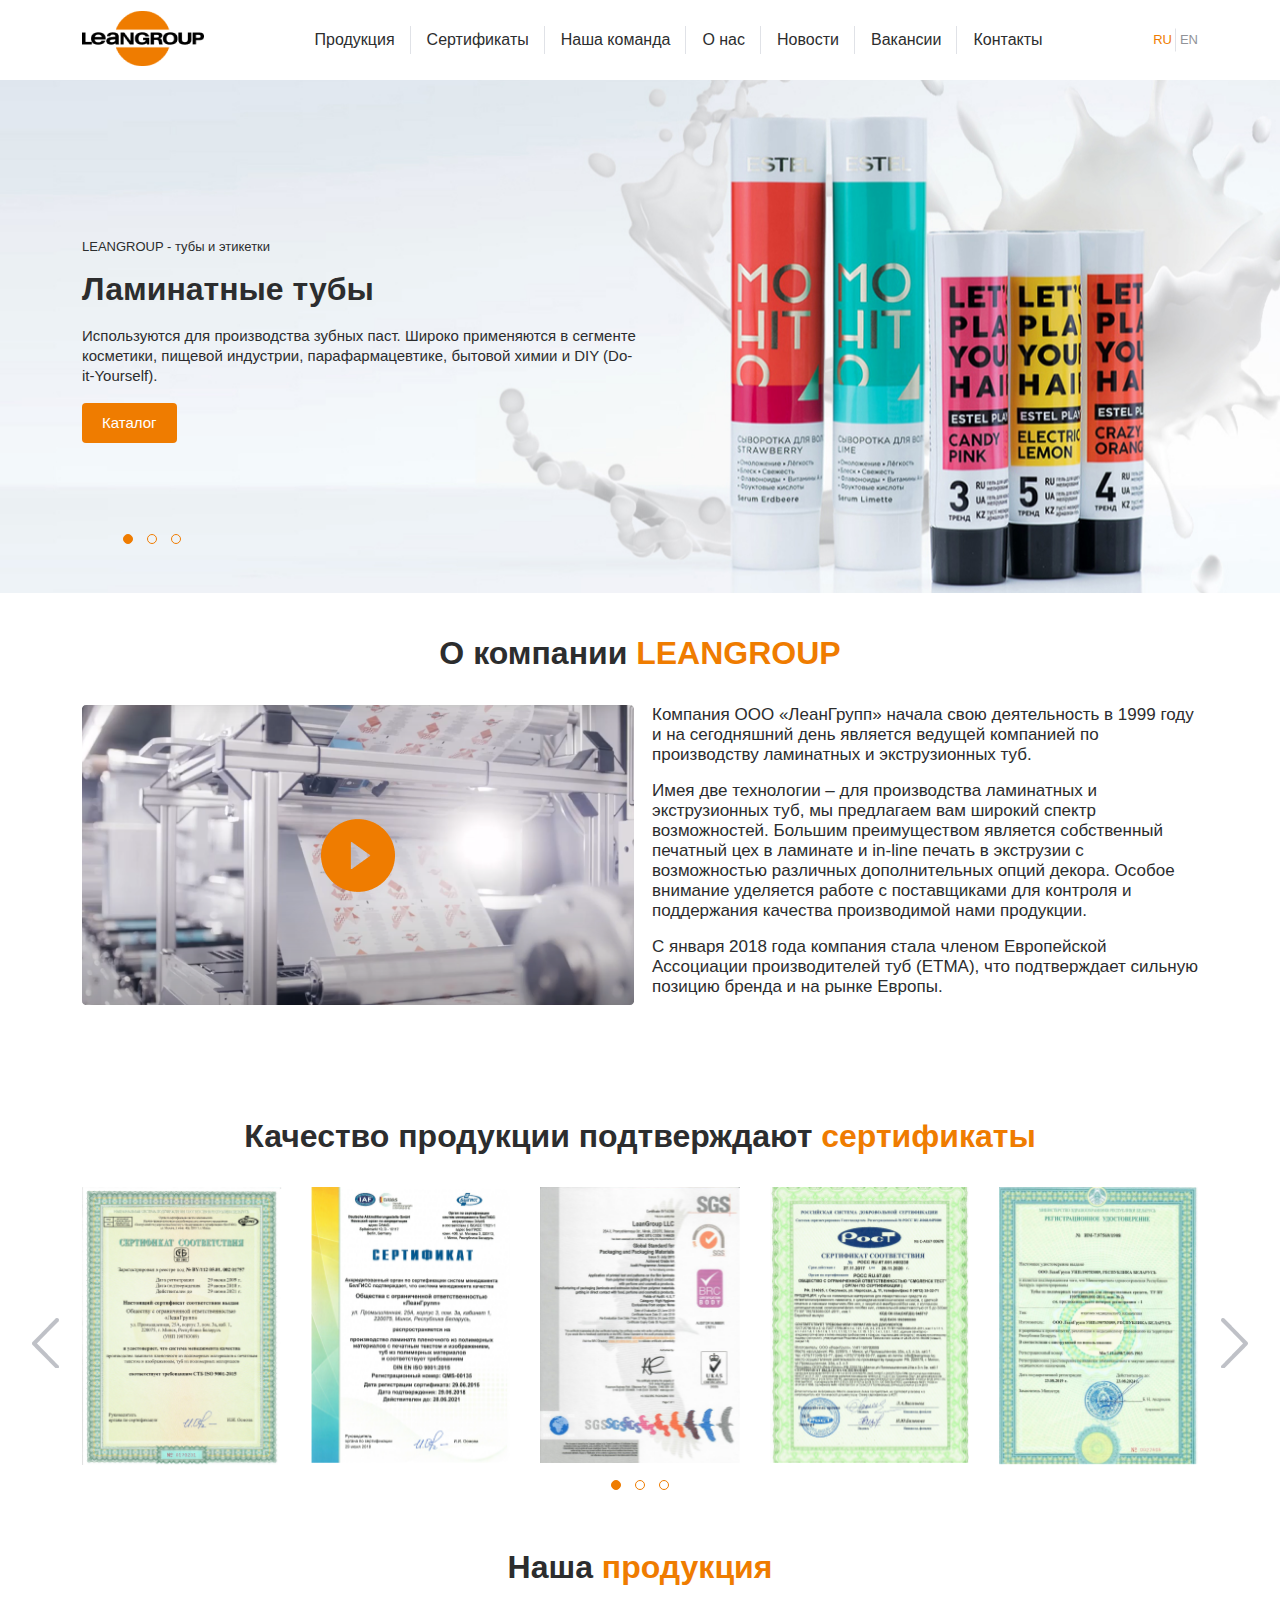
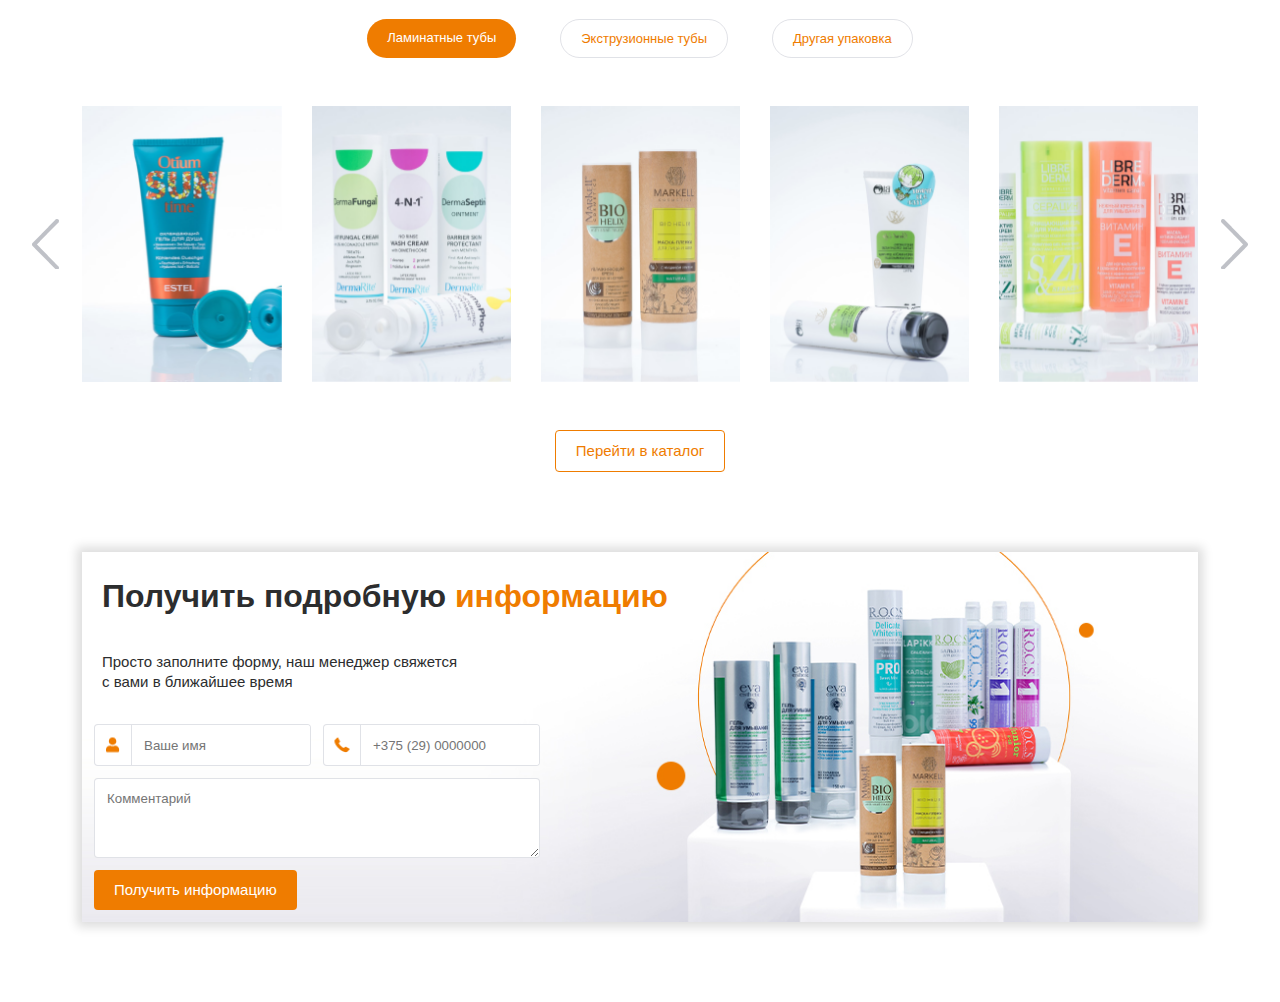
==== index.html @ e622e15c "first upload" ====
<!DOCTYPE html>
<html lang="en">

<head>
    <meta charset="UTF-8">
    <meta http-equiv="X-UA-Compatible" content="IE=edge">
    <meta name="viewport" content="width=device-width, initial-scale=1.0">
    <title>Lean Group</title>
    <link rel="stylesheet" href="./src/style/style.css">
</head>

<body>
    <header class="header">
        <div class="container">
            <nav class="nav">
                <a href="" class="logo">
                    <img src="./src/images/logo.png" alt="logo lean Group">
                </a>
                <ul class="nav__list">
                    <li class="nav__list-item">
                        <a href="#" class="nav__list-link">
                            Продукция
                        </a>
                        <div class="dropdown">
                            <a href="#" class="dropdown__item">Ламинатные тубы</a>
                            <a href="#" class="dropdown__item">Экструзионные тубы</a>
                            <a href="#" class="dropdown__item">Другая упаковка</a>
                        </div>
                    </li>
                    <li class="nav__list-item"><a href="#" class="nav__list-link">Сертификаты</a>
                    </li>
                    <li class="nav__list-item"><a href="#" class="nav__list-link">Наша команда</a>
                    </li>
                    <li class="nav__list-item"><a href="#" class="nav__list-link">О нас</a>
                    </li>
                    <li class="nav__list-item"><a href="#" class="nav__list-link">Новости</a>
                    </li>
                    <li class="nav__list-item"><a href="#" class="nav__list-link">Вакансии</a>
                    </li>
                    <li class="nav__list-item"><a href="#" class="nav__list-link">Контакты</a>
                    </li>
                </ul>
                <div class="lang">
                    <button class="lang__item lang__item_active">RU</button>
                    <button class="lang__item ">EN</button>
                </div>
            </nav>
        </div>
    </header>
    <main>
        <section class="home">
            <div class="owl-carousel owl-theme owl-loaded" id="home-slider">
                <div class="owl-stage-outer">
                    <div class="owl-stage">
                        <div class="owl-item">
                            <div class="slide-item slide-item_first">
                                <div class="container">
                                    <h1 class="slide-item__title">LEANGROUP - тубы и этикетки</h1>
                                    <h2 class="slide-item__subtitle">Ламинатные тубы</h2>
                                    <p class="slide-item__description">Используются для производства зубных паст. Широко
                                        применяются в сегменте косметики, пищевой индустрии, парафармацевтике, бытовой
                                        химии и DIY (Do-it-Yourself).</p>
                                    <a href="#" class="slide-item__link">Каталог</a>
                                </div>
                            </div>
                        </div>
                        <div class="owl-item">
                            <div class="slide-item slide-item_second">
                                <div class="container">
                                    <h2 class="slide-item__title">LEANGROUP - у качества нет конкуренции</h2>
                                    <h2 class="slide-item__subtitle">Ламинатные тубы</h2>
                                    <p class="slide-item__description">Используются для производства зубных паст. Широко
                                        применяются в сегменте косметики, пищевой индустрии, парафармацевтике, бытовой
                                        химии и DIY (Do-it-Yourself).</p>
                                    <a href="#" class="slide-item__link">Каталог</a>
                                </div>
                            </div>
                        </div>
                        <div class="owl-item">
                            <div class="slide-item slide-item_third">
                                <div class="container">
                                    <h2 class="slide-item__title">LEANGROUP - у качества нет конкуренции</h2>
                                    <h2 class="slide-item__subtitle">Экструзионнные тубы</h2>
                                    <p class="slide-item__description">Экструзионные тубы применяются для упаковки и
                                        продвижения более дорогих продуктов, в основном в косметической отрасли.</p>
                                    <a href="#" class="slide-item__link">Каталог</a>
                                </div>
                            </div>
                        </div>
                    </div>
                </div>
            </div>
        </section>
        <section class="about">
            <div class="container">
                <h2 class="title">О компании <span>LEANGROUP</span></h2>
                <div class="row">
                    <div class="col-6">
                        <a href="https://www.youtube.com/watch?v=JWXUVYLUhxM" data-fancybox="video"
                            data-caption="Optional caption">
                            <img src="./src/images/about/video.png" alt="video">
                        </a>
                    </div>
                    <div class="col-6">
                        <p class="about__description">Компания ООО «ЛеанГрупп» начала свою деятельность в 1999 году и на
                            сегодняшний день является ведущей компанией по производству ламинатных и экструзионных туб.
                        </p>
                        <p class="about__description">Имея две технологии – для производства ламинатных и экструзионных
                            туб, мы предлагаем вам широкий спектр возможностей. Большим преимуществом является
                            собственный печатный цех в ламинате и in-line печать в экструзии с возможностью различных
                            дополнительных опций декора. Особое внимание уделяется работе с поставщиками для контроля и
                            поддержания качества производимой нами продукции.
                        </p>
                        <p class="about__description">С января 2018 года компания стала членом Европейской Ассоциации
                            производителей туб (ETMA), что подтверждает сильную позицию бренда и на рынке Европы.
                        </p>
                    </div>
                </div>
            </div>
        </section>
        <section class="certificates">
            <div class="container">
                <h2 class="title">
                    Качество продукции подтверждают <span>сертификаты</span>
                </h2>
                <div class="owl-carousel owl-theme owl-loaded" id="certificates-slider">
                    <div class="owl-stage-outer">
                        <div class="owl-stage">
                            <div class="owl-item">
                                <a href="./src/images/certificates/img1.png" data-fancybox="gallery"
                                    data-caption="Optional caption">
                                    <img src="./src/images/certificates/img1.png" alt="certificat 1">
                                </a>
                            </div>
                            <div class="owl-item">
                                <a href="./src/images/certificates/img2.png" data-fancybox="gallery"
                                    data-caption="Optional caption">
                                    <img src="./src/images/certificates/img2.png" alt="certificat 2">
                                </a>
                            </div>
                            <div class="owl-item">
                                <a href="./src/images/certificates/img3.png" data-fancybox="gallery"
                                    data-caption="Optional caption">
                                    <img src="./src/images/certificates/img3.png" alt="certificat 3">
                                </a>
                            </div>
                            <div class="owl-item">
                                <a href="./src/images/certificates/img4.png" data-fancybox="gallery"
                                    data-caption="Optional caption">
                                    <img src="./src/images/certificates/img4.png" alt="certificat 4">
                                </a>
                            </div>
                            <div class="owl-item">
                                <a href="./src/images/certificates/img5.png" data-fancybox="gallery"
                                    data-caption="Optional caption">
                                    <img src="./src/images/certificates/img5.png" alt="certificat 5">
                                </a>
                            </div>
                            <div class="owl-item">
                                <a href="./src/images/certificates/img1.png" data-fancybox="gallery"
                                    data-caption="Optional caption">
                                    <img src="./src/images/certificates/img1.png" alt="certificat 1">
                                </a>
                            </div>
                            <div class="owl-item">
                                <a href="./src/images/certificates/img2.png" data-fancybox="gallery"
                                    data-caption="Optional caption">
                                    <img src="./src/images/certificates/img2.png" alt="certificat 2">
                                </a>
                            </div>
                            <div class="owl-item">
                                <a href="./src/images/certificates/img3.png" data-fancybox="gallery"
                                    data-caption="Optional caption">
                                    <img src="./src/images/certificates/img3.png" alt="certificat 3">
                                </a>
                            </div>
                            <div class="owl-item">
                                <a href="./src/images/certificates/img4.png" data-fancybox="gallery"
                                    data-caption="Optional caption">
                                    <img src="./src/images/certificates/img4.png" alt="certificat 4">
                                </a>
                            </div>
                            <div class="owl-item">
                                <a href="./src/images/certificates/img5.png" data-fancybox="gallery"
                                    data-caption="Optional caption">
                                    <img src="./src/images/certificates/img5.png" alt="certificat 5">
                                </a>
                            </div>
                            <div class="owl-item">
                                <a href="./src/images/certificates/img1.png" data-fancybox="gallery"
                                    data-caption="Optional caption">
                                    <img src="./src/images/certificates/img1.png" alt="certificat 1">
                                </a>
                            </div>
                            <div class="owl-item">
                                <a href="./src/images/certificates/img2.png" data-fancybox="gallery"
                                    data-caption="Optional caption">
                                    <img src="./src/images/certificates/img2.png" alt="certificat 2">
                                </a>
                            </div>
                            <div class="owl-item">
                                <a href="./src/images/certificates/img3.png" data-fancybox="gallery"
                                    data-caption="Optional caption">
                                    <img src="./src/images/certificates/img3.png" alt="certificat 3">
                                </a>
                            </div>
                            <div class="owl-item">
                                <a href="./src/images/certificates/img4.png" data-fancybox="gallery"
                                    data-caption="Optional caption">
                                    <img src="./src/images/certificates/img4.png" alt="certificat 4">
                                </a>
                            </div>
                            <div class="owl-item">
                                <a href="./src/images/certificates/img5.png" data-fancybox="gallery"
                                    data-caption="Optional caption">
                                    <img src="./src/images/certificates/img5.png" alt="certificat 5">
                                </a>
                            </div>
                        </div>
                    </div>
                    <div class="owl-nav">
                        <div class="custom-prev custom-prev_cert">prev</div>
                        <div class="custom-next custom-next_cert">next</div>
                    </div>
                </div>
            </div>
        </section>
        <section class="products">
            <div class="container">
                <h2 class="title">Наша <span>продукция</span></h2>
                <div class="products-tabs">
  
                    <ul class="products-tabs__caption">
                      <li class="products-tabs__btn products-tabs__btn_active">Ламинатные тубы</li>
                      <li class="products-tabs__btn">Экструзионные тубы</li>
                      <li class="products-tabs__btn">Другая упаковка</li>
                    </ul>
                    
                    <div class="products-tabs__content products-tabs__content_active"> 
                        <div class="owl-carousel owl-theme owl-loaded products-slider">
                            <div class="owl-stage-outer">
                                <div class="owl-stage">
                                    <div class="owl-item">
                                        <a href="./src/images/products/img1.png" data-fancybox="gallery"
                                            data-caption="Optional caption">
                                            <img src="./src/images/products/img1.png" alt="product 1">
                                        </a>
                                    </div>
                                    <div class="owl-item">
                                        <a href="./src/images/products/img2.png" data-fancybox="gallery"
                                            data-caption="Optional caption">
                                            <img src="./src/images/products/img2.png" alt="product 2">
                                        </a>
                                    </div>
                                    <div class="owl-item">
                                        <a href="./src/images/products/img3.png" data-fancybox="gallery"
                                            data-caption="Optional caption">
                                            <img src="./src/images/products/img3.png" alt="product 3">
                                        </a>
                                    </div>
                                    <div class="owl-item">
                                        <a href="./src/images/products/img4.png" data-fancybox="gallery"
                                            data-caption="Optional caption">
                                            <img src="./src/images/products/img4.png" alt="product 4">
                                        </a>
                                    </div>
                                    <div class="owl-item">
                                        <a href="./src/images/products/img5.png" data-fancybox="gallery"
                                            data-caption="Optional caption">
                                            <img src="./src/images/products/img5.png" alt="product 5">
                                        </a>
                                    </div>
                                    <div class="owl-item">
                                        <a href="./src/images/products/img1.png" data-fancybox="gallery"
                                            data-caption="Optional caption">
                                            <img src="./src/images/products/img1.png" alt="product 1">
                                        </a>
                                    </div>
                                    <div class="owl-item">
                                        <a href="./src/images/products/img2.png" data-fancybox="gallery"
                                            data-caption="Optional caption">
                                            <img src="./src/images/products/img2.png" alt="product 2">
                                        </a>
                                    </div>
                                    <div class="owl-item">
                                        <a href="./src/images/products/img3.png" data-fancybox="gallery"
                                            data-caption="Optional caption">
                                            <img src="./src/images/products/img3.png" alt="product 3">
                                        </a>
                                    </div>
                                    <div class="owl-item">
                                        <a href="./src/images/products/img4.png" data-fancybox="gallery"
                                            data-caption="Optional caption">
                                            <img src="./src/images/products/img4.png" alt="product 4">
                                        </a>
                                    </div>
                                    <div class="owl-item">
                                        <a href="./src/images/products/img5.png" data-fancybox="gallery"
                                            data-caption="Optional caption">
                                            <img src="./src/images/products/img5.png" alt="product 5">
                                        </a>
                                    </div>
                                    <div class="owl-item">
                                        <a href="./src/images/products/img1.png" data-fancybox="gallery"
                                            data-caption="Optional caption">
                                            <img src="./src/images/products/img1.png" alt="product 1">
                                        </a>
                                    </div>
                                    <div class="owl-item">
                                        <a href="./src/images/products/img3.png" data-fancybox="gallery"
                                            data-caption="Optional caption">
                                            <img src="./src/images/products/img3.png" alt="product 3">
                                        </a>
                                    </div>
                                    <div class="owl-item">
                                        <a href="./src/images/products/img4.png" data-fancybox="gallery"
                                            data-caption="Optional caption">
                                            <img src="./src/images/products/img4.png" alt="product 4">
                                        </a>
                                    </div>
                                    <div class="owl-item">
                                        <a href="./src/images/products/img5.png" data-fancybox="gallery"
                                            data-caption="Optional caption">
                                            <img src="./src/images/products/img5.png" alt="product 5">
                                        </a>
                                    </div>
                                </div>
                            </div>
                            <div class="owl-nav">
                                <div class="custom-prev custom-prev_prod">prev</div>
                                <div class="custom-next custom-next_prod">next</div>
                            </div>
                        </div>
                        <div class="products-tabs__link-wrapper">
                            <a href="./src/pages/laminat/" class="products-tabs__link">Перейти в каталог</a>
                        </div>
                    </div>
                    
                    <div class="products-tabs__content">
                        <div class="owl-carousel owl-theme owl-loaded products-slider">
                            <div class="owl-stage-outer">
                                <div class="owl-stage">
                                    <div class="owl-item">
                                        <a href="./src/images/products/img1.png" data-fancybox="gallery"
                                            data-caption="Optional caption">
                                            <img src="./src/images/products/img1.png" alt="product 1">
                                        </a>
                                    </div>
                                    <div class="owl-item">
                                        <a href="./src/images/products/img2.png" data-fancybox="gallery"
                                            data-caption="Optional caption">
                                            <img src="./src/images/products/img2.png" alt="product 2">
                                        </a>
                                    </div>
                                    <div class="owl-item">
                                        <a href="./src/images/products/img3.png" data-fancybox="gallery"
                                            data-caption="Optional caption">
                                            <img src="./src/images/products/img3.png" alt="product 3">
                                        </a>
                                    </div>
                                    <div class="owl-item">
                                        <a href="./src/images/products/img4.png" data-fancybox="gallery"
                                            data-caption="Optional caption">
                                            <img src="./src/images/products/img4.png" alt="product 4">
                                        </a>
                                    </div>
                                    <div class="owl-item">
                                        <a href="./src/images/products/img5.png" data-fancybox="gallery"
                                            data-caption="Optional caption">
                                            <img src="./src/images/products/img5.png" alt="product 5">
                                        </a>
                                    </div>
                                    <div class="owl-item">
                                        <a href="./src/images/products/img1.png" data-fancybox="gallery"
                                            data-caption="Optional caption">
                                            <img src="./src/images/products/img1.png" alt="product 1">
                                        </a>
                                    </div>
                                    <div class="owl-item">
                                        <a href="./src/images/products/img2.png" data-fancybox="gallery"
                                            data-caption="Optional caption">
                                            <img src="./src/images/products/img2.png" alt="product 2">
                                        </a>
                                    </div>
                                    <div class="owl-item">
                                        <a href="./src/images/products/img3.png" data-fancybox="gallery"
                                            data-caption="Optional caption">
                                            <img src="./src/images/products/img3.png" alt="product 3">
                                        </a>
                                    </div>
                                    <div class="owl-item">
                                        <a href="./src/images/products/img4.png" data-fancybox="gallery"
                                            data-caption="Optional caption">
                                            <img src="./src/images/products/img4.png" alt="product 4">
                                        </a>
                                    </div>
                                    <div class="owl-item">
                                        <a href="./src/images/products/img5.png" data-fancybox="gallery"
                                            data-caption="Optional caption">
                                            <img src="./src/images/products/img5.png" alt="product 5">
                                        </a>
                                    </div>
                                </div>
                            </div>
                            <div class="owl-nav">
                                <div class="custom-prev custom-prev_prod">prev</div>
                                <div class="custom-next custom-next_prod">next</div>
                            </div>
                        </div>
                        <div class="products-tabs__link-wrapper">
                            <a href="./src/pages/ext/" class="products-tabs__link">Перейти в каталог</a>
                        </div>
                    </div>

                    <div class="products-tabs__content">
                        <div class="owl-carousel owl-theme owl-loaded products-slider">
                            <div class="owl-stage-outer">
                                <div class="owl-stage">
                                    <div class="owl-item">
                                        <a href="./src/images/products/img1.png" data-fancybox="gallery"
                                            data-caption="Optional caption">
                                            <img src="./src/images/products/img1.png" alt="product 1">
                                        </a>
                                    </div>
                                    <div class="owl-item">
                                        <a href="./src/images/products/img2.png" data-fancybox="gallery"
                                            data-caption="Optional caption">
                                            <img src="./src/images/products/img2.png" alt="product 2">
                                        </a>
                                    </div>
                                    <div class="owl-item">
                                        <a href="./src/images/products/img3.png" data-fancybox="gallery"
                                            data-caption="Optional caption">
                                            <img src="./src/images/products/img3.png" alt="product 3">
                                        </a>
                                    </div>
                                    <div class="owl-item">
                                        <a href="./src/images/products/img4.png" data-fancybox="gallery"
                                            data-caption="Optional caption">
                                            <img src="./src/images/products/img4.png" alt="product 4">
                                        </a>
                                    </div>
                                    <div class="owl-item">
                                        <a href="./src/images/products/img5.png" data-fancybox="gallery"
                                            data-caption="Optional caption">
                                            <img src="./src/images/products/img5.png" alt="product 5">
                                        </a>
                                    </div>
                                    <div class="owl-item">
                                        <a href="./src/images/products/img1.png" data-fancybox="gallery"
                                            data-caption="Optional caption">
                                            <img src="./src/images/products/img1.png" alt="product 1">
                                        </a>
                                    </div>
                                    <div class="owl-item">
                                        <a href="./src/images/products/img2.png" data-fancybox="gallery"
                                            data-caption="Optional caption">
                                            <img src="./src/images/products/img2.png" alt="product 2">
                                        </a>
                                    </div>
                                    <div class="owl-item">
                                        <a href="./src/images/products/img3.png" data-fancybox="gallery"
                                            data-caption="Optional caption">
                                            <img src="./src/images/products/img3.png" alt="product 3">
                                        </a>
                                    </div>
                                    <div class="owl-item">
                                        <a href="./src/images/products/img4.png" data-fancybox="gallery"
                                            data-caption="Optional caption">
                                            <img src="./src/images/products/img4.png" alt="product 4">
                                        </a>
                                    </div>
                                    <div class="owl-item">
                                        <a href="./src/images/products/img5.png" data-fancybox="gallery"
                                            data-caption="Optional caption">
                                            <img src="./src/images/products/img5.png" alt="product 5">
                                        </a>
                                    </div>
                                </div>
                            </div>
                            <div class="owl-nav">
                                <div class="custom-prev custom-prev_prod">prev</div>
                                <div class="custom-next custom-next_prod">next</div>
                            </div>
                        </div>
                        <div class="products-tabs__link-wrapper">
                            <a href="./src/pages/other/" class="products-tabs__link">Перейти в каталог</a>
                        </div>
                      </div>
                    
                  </div>
            </div>
        </section>
        <section class="feedback">
            <div class="container">
                <div class="feedback__main">
                    <h2 class="feedback__title">Получить подробную <span>информацию</span></h2>
                    <p class="feedback__description">Просто заполните форму, наш менеджер свяжется с вами в ближайшее
                        время</p>
                    <form class="feedback__form">
                        <div class="feedback__form-name">
                            <div class="name__img">
                                <img src="./src/images/feedback/Vector.png" alt="vector" class="form__img">
                            </div>
                            <input type="text" placeholder="Ваше имя" class="form__input">
                        </div>
                        <div class="feedback__form-name">
                            <div class="name__img">
                                <img src="./src/images/feedback/tel.png" alt="tel" class="form__img">
                            </div>
                            <input type="tel" placeholder="+375 (29) 0000000" class="form__input">
                        </div>
                        <textarea class="feedback__textarea" placeholder="Комментарий"></textarea>
                        <button class="feedback__btn">
                            <a href="#" class="feedback__link">Получить информацию</a>
                        </button>
                    </form>
                </div>
            </div>
        </section>
        <section class="team">
            <div class="container">
                <div class="row">
                    <div class="team__col">

                    </div>
                    <div class="team__col">
                        
                    </div>
                    <div class="team__col">
                        
                    </div>
                    <div class="team__col">
                        
                    </div>
                    <div class="team__col">
                        
                    </div>
                </div>
            </div>
        </section>
        <section class="news"></section>
        <section class="contacts"></section>
        <section class="map"></section>
    </main>
    <footer class="footer"></footer>
    <script src="./src/libs/jquery/jquery.js"></script>
    <script src="./src/libs/owl/owl.carousel.min.js"></script>
    <script src="https://cdn.jsdelivr.net/npm/@fancyapps/ui@4.0/dist/fancybox.umd.js"></script>
    <script src="./src/js/main.js"></script>
</body>

</html>
---- src/style/style.css ----
@import url(../libs/btsrp/bootstrap-grid.min.css);
@import url(../fonts/montserrat/montserrat.css);
@import url(../libs/owl/owl.carousel.min.css);
@import url(../libs/owl/owl.theme.default.min.css);
@import url("https://cdn.jsdelivr.net/npm/@fancyapps/ui/dist/fancybox.css");
* {
  padding: 0;
  margin: 0;
  box-sizing: border-box;
  font-family: "Montserrat", sans-serif;
}

a,
a:hover {
  color: inherit;
  text-decoration: none;
}

.title {
  font-style: normal;
  font-weight: 600;
  font-size: 32px;
  line-height: 40px;
  text-align: center;
  color: #2C2D2E;
}

span {
  color: #EF7C00;
}

.owl-theme .owl-dots .owl-dot span {
  background: none;
  border: 1px solid #EF7C00;
}

.owl-theme .owl-dots .owl-dot.active span, .owl-theme .owl-dots .owl-dot:hover span {
  background: #EF7C00;
}

.header {
  background: #FFFFFF;
  box-shadow: 0px 4px 32px rgba(0, 16, 61, 0.16);
}
.header .nav {
  display: flex;
  justify-content: space-between;
  align-items: center;
}
.header .nav__list {
  display: flex;
  list-style-type: none;
  gap: 32px;
}
.header .nav__list-link:hover {
  color: #EF7C00;
}
.header .nav__list-item {
  padding: 28px 0;
  font-style: normal;
  font-weight: 500;
  font-size: 16px;
  line-height: 24px;
  color: #2C2D2E;
  transition: 0.4s;
  position: relative;
}
.header .nav__list-item:hover .dropdown {
  display: flex;
}
.header .nav__list-item .dropdown {
  position: absolute;
  display: none;
  flex-direction: column;
  left: -63px;
  top: 100%;
  padding: 16px 24px;
  background: #FFFFFF;
  border: 1px solid rgba(0, 16, 61, 0.12);
  border-radius: 0px 0px 4px 4px;
}
.header .nav__list-item .dropdown__item {
  white-space: nowrap;
  margin-bottom: 16px;
}
.header .nav__list-item .dropdown__item:last-child {
  margin-bottom: 0;
}
.header .nav__list-item .dropdown__item:hover {
  color: #EF7C00;
}
.header .nav__list-item::before {
  content: "";
  position: absolute;
  height: 28px;
  width: 1px;
  background: rgba(0, 16, 61, 0.12);
  right: -16px;
  top: 50%;
  transform: translateY(-50%);
}
.header .nav__list-item:last-child::before {
  display: none;
}
.header .nav .lang {
  gap: 8px;
  display: flex;
}
.header .nav .lang__item {
  font-style: normal;
  font-weight: 400;
  font-size: 13px;
  line-height: 20px;
  align-items: center;
  color: #919399;
  background: transparent;
  border: none;
  cursor: pointer;
  position: relative;
}
.header .nav .lang__item::before {
  content: "";
  position: absolute;
  height: 23px;
  width: 1px;
  background: rgba(0, 16, 61, 0.12);
  right: -4px;
  top: 50%;
  transform: translateY(-50%);
}
.header .nav .lang__item:last-child::before {
  display: none;
}
.header .nav .lang__item_active {
  color: #EF7C00;
}

.home .slide-item {
  padding: 160px 0 150px;
}
.home .slide-item_first {
  background: url("../images/home/bg1.jpg") center/cover;
}
.home .slide-item_second {
  background: url("../images/home/bg2.jpg") center/cover;
}
.home .slide-item_third {
  background: url("../images/home/bg3.jpg") center/cover;
}
.home .slide-item__title {
  font-style: normal;
  font-weight: 500;
  font-size: 13px;
  line-height: 13px;
  display: flex;
  align-items: center;
  color: #2C2D2E;
  margin-bottom: 16px;
}
.home .slide-item__subtitle {
  font-style: normal;
  font-weight: 600;
  font-size: 32px;
  line-height: 40px;
  display: flex;
  align-items: center;
  color: #2C2D2E;
  margin-bottom: 17px;
}
.home .slide-item__description {
  max-width: 555px;
  font-style: normal;
  font-weight: 400;
  font-size: 15px;
  line-height: 20px;
  color: #2C2D2E;
  margin-bottom: 17px;
}
.home .slide-item__link {
  padding: 10px 20px;
  background: #EF7C00;
  font-style: normal;
  font-weight: 400;
  font-size: 15px;
  line-height: 20px;
  text-align: center;
  color: #FFFFFF;
  border-radius: 4px;
  display: inline-block;
}
.home .owl-theme .owl-nav.disabled + .owl-dots {
  margin-top: 0;
  position: absolute;
  bottom: 40px;
  left: 116px;
}

.about {
  padding: 40px 0 55px;
}
.about .title {
  margin-bottom: 32px;
}
.about__description {
  font-style: normal;
  font-weight: 400;
  font-size: 17px;
  line-height: 20px;
  color: #2C2D2E;
  padding-bottom: 16px;
}

.certificates {
  padding: 48px 0;
}
.certificates .title {
  margin-bottom: 31px;
}
.certificates .owl-theme .owl-nav {
  margin-top: 0;
  position: absolute;
  top: 50%;
  transform: translateY(-50%);
  width: 100%;
}
.certificates .owl-theme .owl-nav .custom-prev {
  left: -50px;
  font-size: 0;
  cursor: pointer;
  background: url("../images/certificates/left.png");
  top: 50%;
  transform: translateY(-50%);
  width: 27px;
  height: 50px;
  position: absolute;
}
.certificates .owl-theme .owl-nav .custom-next {
  right: -50px;
  font-size: 0;
  cursor: pointer;
  background: url("../images/certificates/right.png");
  top: 50%;
  transform: translateY(-50%);
  width: 27px;
  height: 50px;
  position: absolute;
}

.products {
  margin-bottom: 80px;
}
.products .title {
  margin-bottom: 32px;
}
.products .owl-theme .owl-nav {
  margin-top: 0;
  position: absolute;
  top: 50%;
  transform: translateY(-50%);
  width: 100%;
}
.products .owl-theme .owl-nav .custom-prev {
  left: -50px;
  font-size: 0;
  cursor: pointer;
  background: url("../images/certificates/left.png");
  top: 50%;
  transform: translateY(-50%);
  width: 27px;
  height: 50px;
  position: absolute;
}
.products .owl-theme .owl-nav .custom-next {
  right: -50px;
  font-size: 0;
  cursor: pointer;
  background: url("../images/certificates/right.png");
  top: 50%;
  transform: translateY(-50%);
  width: 27px;
  height: 50px;
  position: absolute;
}
.products .products-tabs__caption {
  list-style-type: none;
  display: flex;
  justify-content: center;
  gap: 44px;
  margin-bottom: 48px;
}
.products .products-tabs .products-slider {
  margin-bottom: 48px;
}
.products .products-tabs__link-wrapper {
  text-align: center;
}
.products .products-tabs__link {
  padding: 10px 20px;
  font-style: normal;
  font-weight: 400;
  font-size: 15px;
  line-height: 20px;
  text-align: center;
  border: 1px solid #EF7C00;
  border-radius: 4px;
  display: inline-block;
  color: #EF7C00;
}
.products .products-tabs__btn {
  padding: 12px 20px;
  font-style: normal;
  font-weight: 500;
  font-size: 13px;
  line-height: 13px;
  text-align: center;
  border: 1px solid rgba(0, 16, 61, 0.12);
  border-radius: 61px;
  color: #EF7C00;
  cursor: pointer;
}
.products .products-tabs__btn_active {
  border: none;
  color: #FFFFFF;
  background: #EF7C00;
}
.products .products-tabs__content {
  display: none;
}
.products .products-tabs__content_active {
  display: block;
}

.feedback {
  margin-bottom: 80px;
}
.feedback__title {
  font-style: normal;
  font-weight: 600;
  font-size: 32px;
  line-height: 40px;
  color: #2C2D2E;
  padding: 24px 20px 0;
  margin-bottom: 16px;
}
.feedback__description {
  font-style: normal;
  font-weight: 400;
  font-size: 15px;
  line-height: 20px;
  color: #2C2D2E;
  max-width: 400px;
  padding: 20px;
}
.feedback__textarea {
  padding: 12px;
  width: 446px;
  height: 80px;
  background: #FFFFFF;
  border: 1px solid rgba(0, 16, 61, 0.12);
  border-radius: 4px;
}
.feedback__btn {
  padding: 10px 20px;
  font-style: normal;
  font-weight: 400;
  font-size: 15px;
  line-height: 20px;
  text-align: center;
  color: #FFFFFF;
  background: #EF7C00;
  border: none;
  border-radius: 4px;
  cursor: pointer;
}
.feedback__form {
  display: flex;
  flex-wrap: wrap;
  max-width: 486px;
  padding: 12px;
  gap: 12px;
}
.feedback__form-name {
  width: 217px;
  display: flex;
  background: #FFFFFF;
  border: 1px solid rgba(0, 16, 61, 0.12);
  border-radius: 4px;
  overflow: hidden;
}
.feedback__form-name .form__input {
  width: 178px;
  padding: 12px;
  border: none;
}
.feedback__form-name .name__img {
  width: 40px;
  height: 40px;
  position: relative;
  border-right: 1px solid rgba(0, 16, 61, 0.12);
  overflow: hidden;
}
.feedback__form-name .name__img .form__img {
  position: absolute;
  top: 50%;
  left: 50%;
  transform: translate(-50%, -50%);
}
.feedback__main {
  background: url("../images/feedback/img feedback.png") center/cover;
  box-shadow: 0 0 10px 5px rgb(221, 221, 221);
}/*# sourceMappingURL=style.css.map */
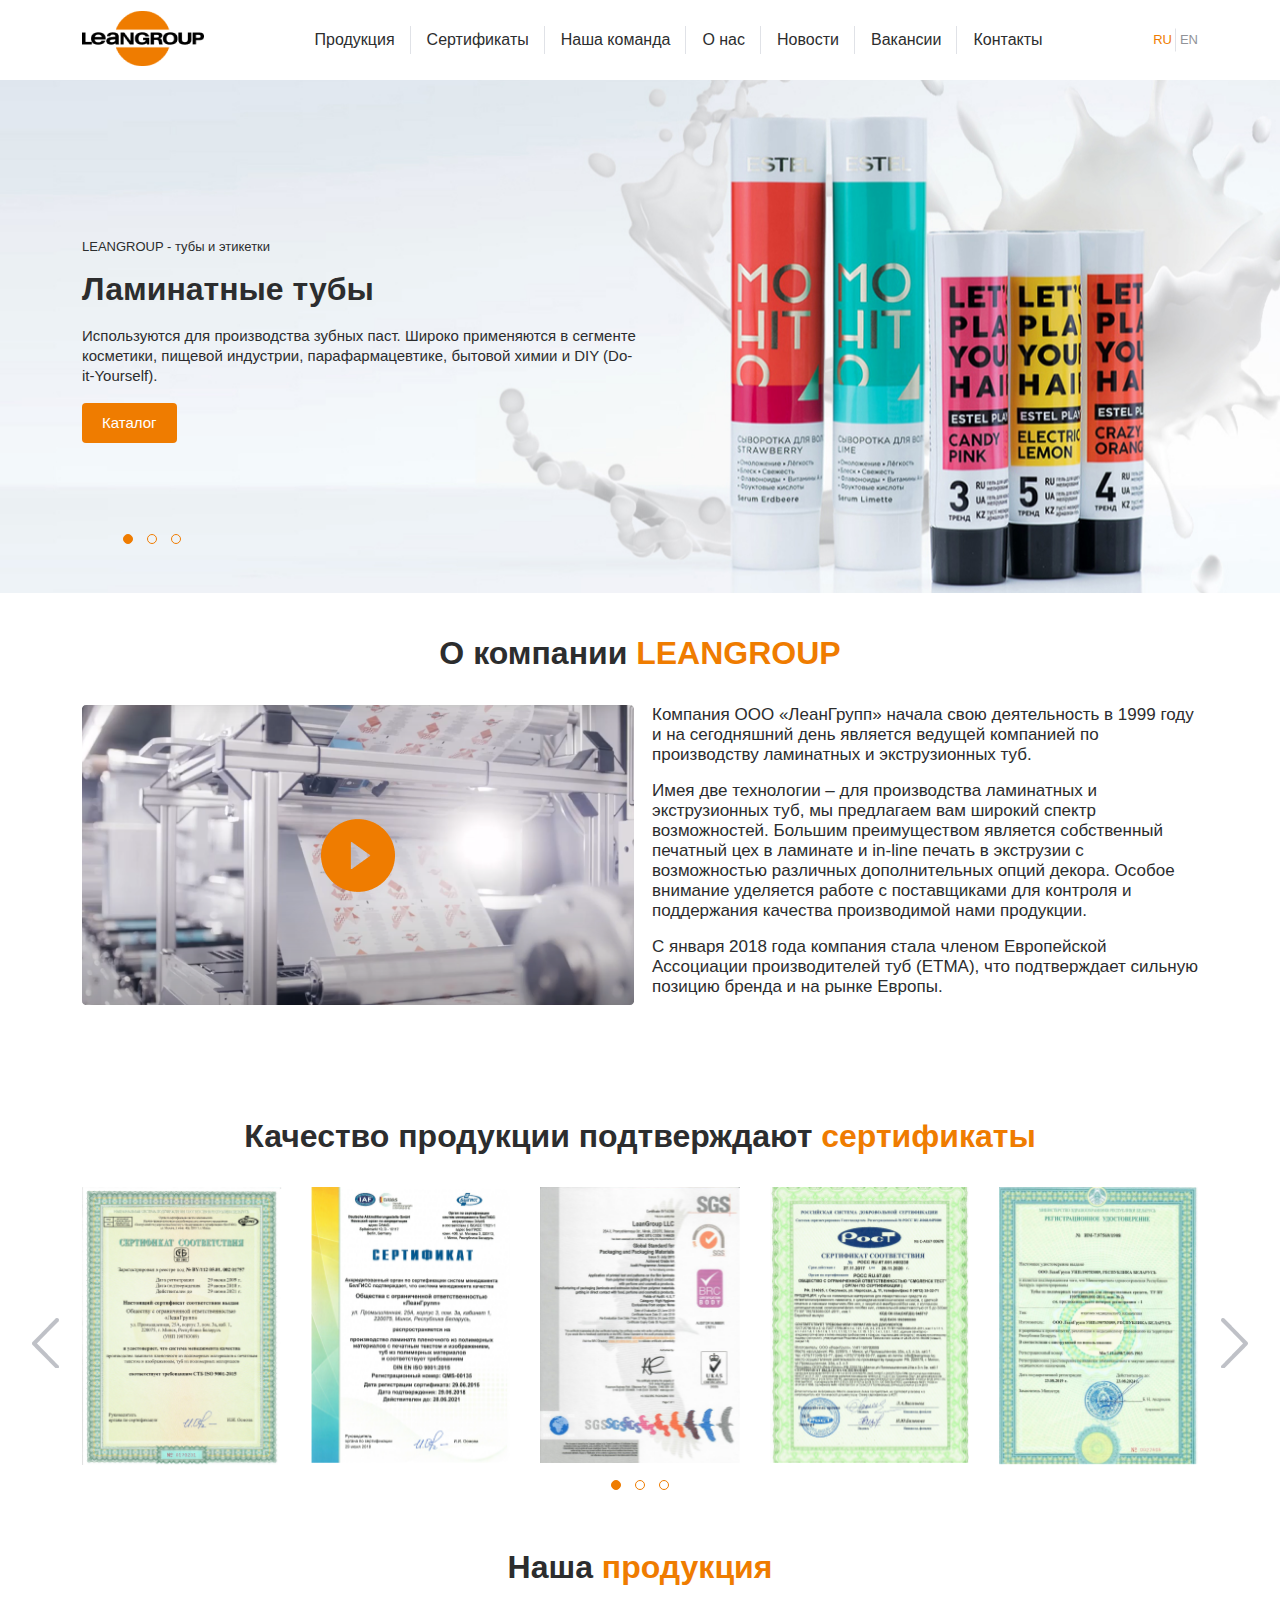
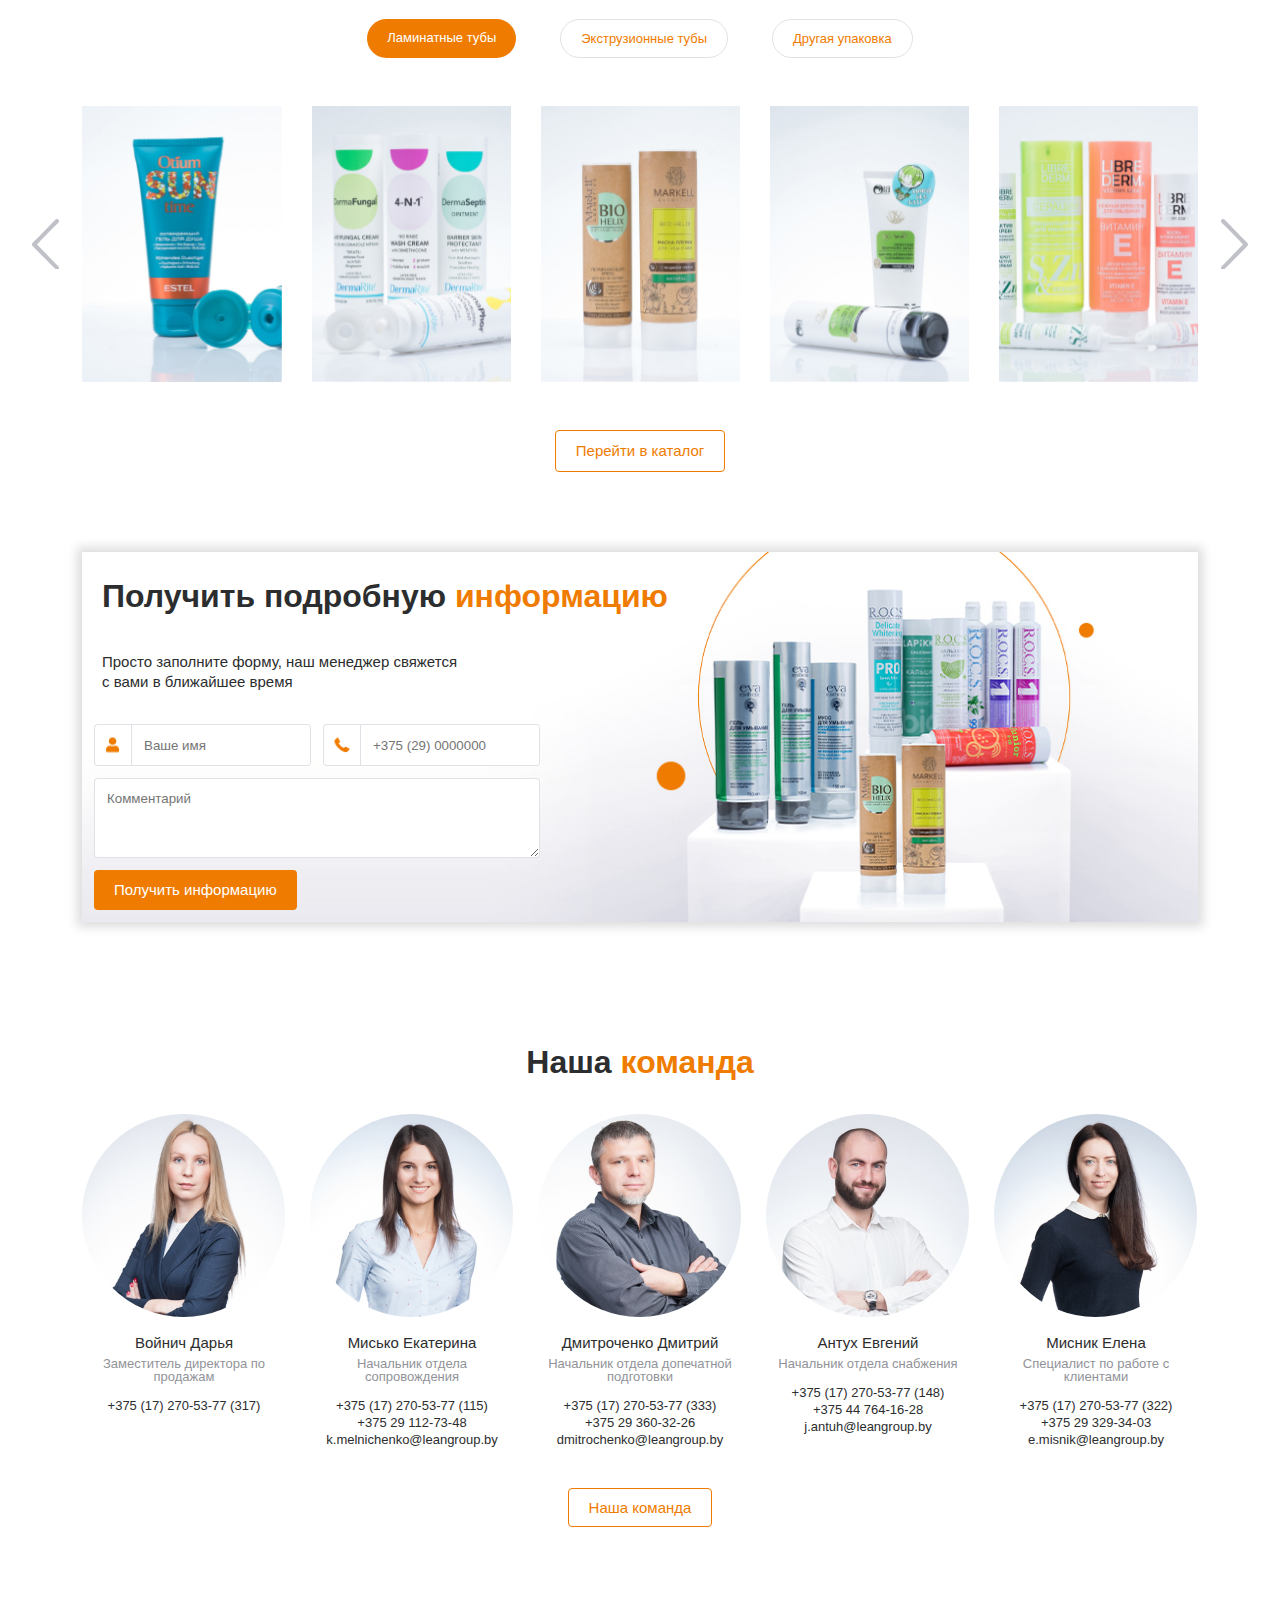
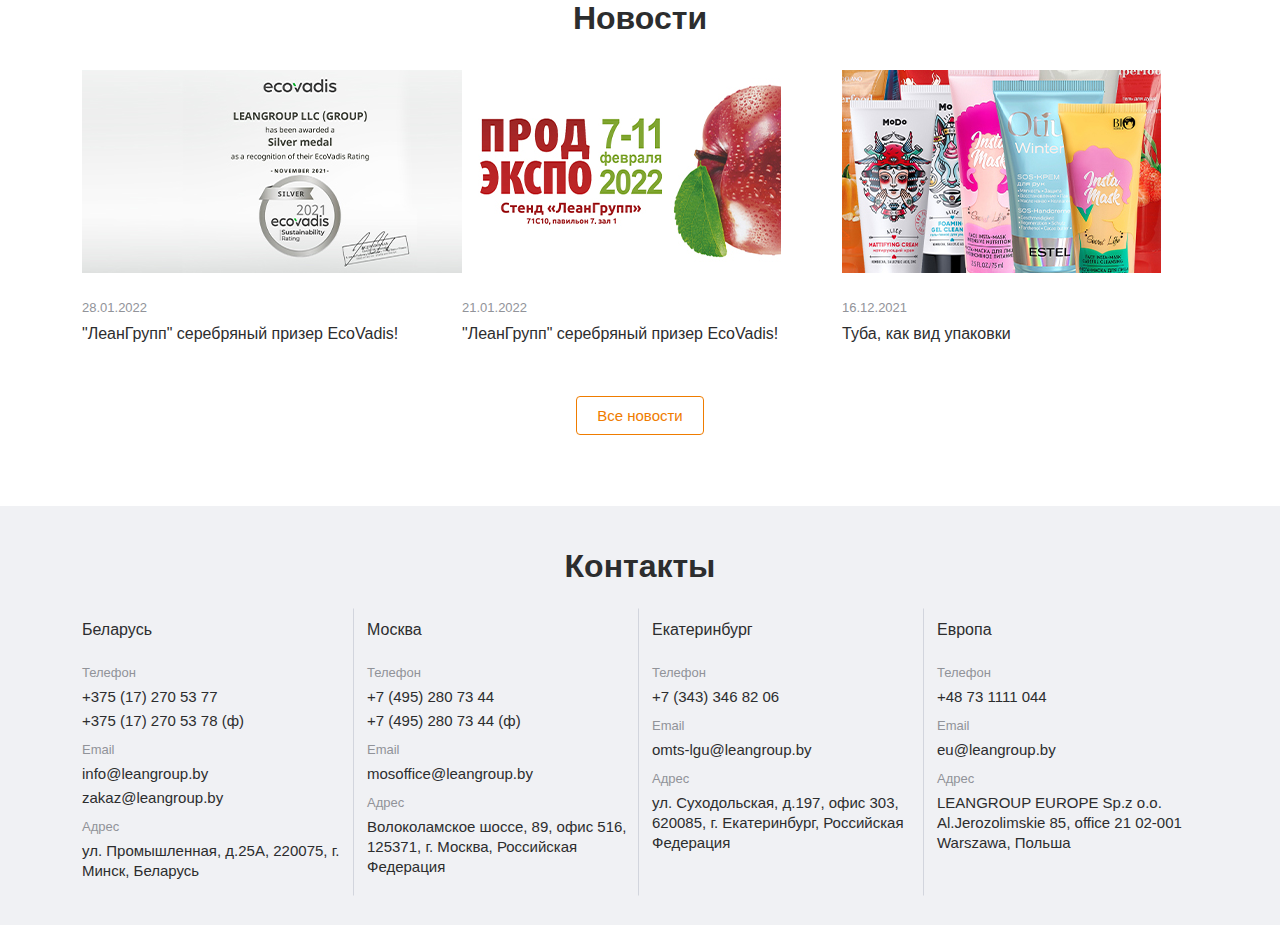
==== commit e9dca903: "add 3 sections" ====
--- a/index.html
+++ b/index.html
@@ -13,7 +13,7 @@
     <header class="header">
         <div class="container">
             <nav class="nav">
-                <a href="" class="logo">
+                <a href="./" class="logo">
                     <img src="./src/images/logo.png" alt="logo lean Group">
                 </a>
                 <ul class="nav__list">
@@ -520,27 +520,124 @@
         </section>
         <section class="team">
             <div class="container">
+                <h2 class="team__title">
+                    Наша <span>команда</span>
+                </h2>
                 <div class="row">
-                    <div class="team__col">
-
-                    </div>
-                    <div class="team__col">
-                        
-                    </div>
-                    <div class="team__col">
-                        
-                    </div>
-                    <div class="team__col">
-                        
-                    </div>
-                    <div class="team__col">
-                        
-                    </div>
-                </div>
-            </div>
-        </section>
-        <section class="news"></section>
-        <section class="contacts"></section>
+                    <div class="team__colum team__colum-1">
+                        <img src="./src/images/team/img1.png" alt="img" class="team-img">
+                        <h4 class="team__subtitle">Войнич Дарья</h4>
+                        <p class="team__description">Заместитель директора по продажам</p>
+                        <p class="team__num">+375 (17) 270-53-77 (317)</p>
+                    </div>
+                    <div class="team__colum team__colum-2">
+                        <img src="./src/images/team/img2.png" alt="img" class="team-img">
+                        <h4 class="team__subtitle">Мисько Екатерина</h4>
+                        <p class="team__description">Начальник отдела сопровождения</p>
+                        <p class="team__num">+375 (17) 270-53-77 (115)</p>
+                        <p class="team__num-2"> +375 29 112-73-48</p>
+                        <p class="team__mail">k.melnichenko@leangroup.by</p>
+                    </div>
+                    <div class="team__colum team__colum-3">
+                        <img src="./src/images/team/img3.png" alt="img" class="team-img">
+                        <h4 class="team__subtitle">Дмитроченко Дмитрий</h4>
+                        <p class="team__description">Начальник отдела допечатной подготовки</p>
+                        <p class="team__num">+375 (17) 270-53-77 (333)</p>
+                        <p class="team__num-2">  +375 29 360-32-26</p>
+                        <p class="team__mail">dmitrochenko@leangroup.by</p>
+                    </div>
+                    <div class="team__colum team__colum-4">
+                        <img src="./src/images/team/img4.png" alt="img" class="team-img">
+                        <h4 class="team__subtitle">Антух Евгений</h4>
+                        <p class="team__description">Начальник отдела снабжения</p>
+                        <p class="team__num">+375 (17) 270-53-77 (148)</p>
+                        <p class="team__num-2">+375 44 764-16-28</p>
+                        <p class="team__mail">j.antuh@leangroup.by</p>
+                    </div>
+                    <div class="team__colum team__colum-5">
+                        <img src="./src/images/team/img5.png" alt="img" class="team-img">
+                        <h4 class="team__subtitle">Мисник Елена</h4>
+                        <p class="team__description">Специалист по работе с клиентами</p>
+                        <p class="team__num">+375 (17) 270-53-77 (322)</p>
+                        <p class="team__num-2"> +375 29 329-34-03</p>
+                        <p class="team__mail">e.misnik@leangroup.by</p>
+                    </div>
+                </div>
+                <div class="team__btn">
+                    <a href="" class="team__btn-link">Наша команда</a>
+                </div>
+            </div>
+        </section>
+        <section class="news">
+            <div class="container">
+                <h2 class="news__title">Новости</h2>
+                <div class="row">
+                    <div class="col-4">
+                        <img src="./src/images/news/img1.png" alt="img" class="news__img">
+                        <p class="news__description">28.01.2022</p>
+                        <h3 class="news__subtitle">"ЛеанГрупп" серебряный призер EcoVadis!</h3>
+                    </div>
+                    <div class="col-4">
+                        <img src="./src/images/news/img2.png" alt="img" class="news__img">
+                        <p class="news__description">21.01.2022</p>
+                        <h3 class="news__subtitle">"ЛеанГрупп" серебряный призер EcoVadis!</h3>
+                    </div>
+                    <div class="col-4">
+                        <img src="./src/images/news/img3.png" alt="img" class="news__img">
+                        <p class="news__description">16.12.2021</p>
+                        <h3 class="news__subtitle">Туба, как вид упаковки</h3>
+                    </div>
+                </div>
+                <div class="news__btn">
+                    <a href="" class="news__btn-link">Все новости</a>
+                </div>
+            </div>
+        </section>
+        <section class="contacts">
+            <div class="container">
+                <h2 class="contacts__title">Контакты</h2>
+                <div class="row">
+                    <div class="col-3">
+                        <h3 class="contacts__subtitle">Беларусь</h3>
+                        <h4 class="contacts__subtitle-1">Телефон</h4>
+                        <p class="contacts__description">+375 (17) 270 53 77</p>
+                        <p class="contacts__description">+375 (17) 270 53 78 (ф)</p>
+                        <h4 class="contacts__subtitle-1">Email</h4>
+                        <p class="contacts__description">info@leangroup.by</p>
+                        <p class="contacts__description">zakaz@leangroup.by</p>
+                        <h4 class="contacts__subtitle-1">Адрес</h4>
+                        <p class="contacts__description">ул. Промышленная, д.25А, 220075, г. Минск, Беларусь</p>
+                    </div>
+                    <div class="col-3">
+                        <h3 class="contacts__subtitle">Москва</h3>
+                        <h4 class="contacts__subtitle-1">Телефон</h4>
+                        <p class="contacts__description">+7 (495) 280 73 44</p>
+                        <p class="contacts__description">+7 (495) 280 73 44 (ф)</p>
+                        <h4 class="contacts__subtitle-1">Email</h4>
+                        <p class="contacts__description">mosoffice@leangroup.by  </p>
+                        <h4 class="contacts__subtitle-1">Адрес</h4>
+                        <p class="contacts__description">Волоколамское шоссе, 89, офис 516, 125371, г. Москва, Российская Федерация</p>
+                    </div>
+                    <div class="col-3">
+                        <h3 class="contacts__subtitle">Екатеринбург</h3>
+                        <h4 class="contacts__subtitle-1">Телефон</h4>
+                        <p class="contacts__description">+7 (343) 346 82 06</p>
+                        <h4 class="contacts__subtitle-1">Email</h4>
+                        <p class="contacts__description">omts-lgu@leangroup.by</p>
+                        <h4 class="contacts__subtitle-1">Адрес</h4>
+                        <p class="contacts__description">ул. Суходольская, д.197, офис 303, 620085, г. Екатеринбург, Российская Федерация</p>
+                    </div>
+                    <div class="col-3"><h3 class="contacts__subtitle">Европа</h3>
+                        <h4 class="contacts__subtitle-1">Телефон</h4>
+                        <p class="contacts__description">+48 73 1111 044</p>
+                        <h4 class="contacts__subtitle-1">Email</h4>
+                        <p class="contacts__description">eu@leangroup.by</p>
+                        <h4 class="contacts__subtitle-1">Адрес</h4>
+                        <p class="contacts__description">LEANGROUP EUROPE Sp.z o.o. Al.Jerozolimskie 85, office 21 02-001 Warszawa, Польша</p>
+                    </div>
+                </div>
+            </div>
+        </section>
         <section class="map"></section>
     </main>
     <footer class="footer"></footer>
--- a/src/style/style.css
+++ b/src/style/style.css
@@ -306,6 +306,10 @@
   display: inline-block;
   color: #EF7C00;
 }
+.products .products-tabs__link:hover {
+  background: #EF7C00;
+  color: white;
+}
 .products .products-tabs__btn {
   padding: 12px 20px;
   font-style: normal;
@@ -408,4 +412,190 @@
 .feedback__main {
   background: url("../images/feedback/img feedback.png") center/cover;
   box-shadow: 0 0 10px 5px rgb(221, 221, 221);
+}
+
+.team__title {
+  font-style: normal;
+  font-weight: 600;
+  font-size: 32px;
+  line-height: 40px;
+  text-align: center;
+  color: #2C2D2E;
+  padding-top: 40px;
+  margin-bottom: 32px;
+}
+.team .row {
+  margin-bottom: 52px;
+}
+.team__colum {
+  width: 20%;
+  gap: 30px;
+}
+.team-img {
+  border-radius: 50%;
+  margin-bottom: 12px;
+}
+.team__subtitle {
+  font-style: normal;
+  font-weight: 500;
+  font-size: 15px;
+  line-height: 20px;
+  text-align: center;
+  color: #2C2D2E;
+  margin-bottom: 4px;
+}
+.team__description {
+  font-style: normal;
+  font-weight: 500;
+  font-size: 13px;
+  line-height: 13px;
+  text-align: center;
+  color: #919399;
+  margin-bottom: 16px;
+}
+.team__num, .team__num-2 {
+  font-style: normal;
+  font-weight: 500;
+  font-size: 13px;
+  line-height: 13px;
+  text-align: center;
+  color: #2C2D2E;
+  margin-bottom: 4px;
+}
+.team__mail {
+  font-style: normal;
+  font-weight: 500;
+  font-size: 13px;
+  line-height: 13px;
+  text-align: center;
+  color: #2C2D2E;
+}
+.team__btn {
+  text-align: center;
+  margin-bottom: 40px;
+}
+.team__btn-link {
+  padding: 10px 20px;
+  font-style: normal;
+  font-weight: 400;
+  font-size: 15px;
+  line-height: 20px;
+  text-align: center;
+  color: #EF7C00;
+  border: 1px solid #EF7C00;
+  border-radius: 4px;
+  cursor: pointer;
+}
+.team__btn-link:hover {
+  background: #EF7C00;
+  color: white;
+}
+
+.news {
+  padding: 40px;
+}
+.news .row {
+  margin-bottom: 60px;
+}
+.news__title {
+  font-style: normal;
+  font-weight: 600;
+  font-size: 32px;
+  line-height: 40px;
+  text-align: center;
+  color: #2C2D2E;
+  margin-bottom: 32px;
+}
+.news__description {
+  margin-top: 24px;
+  margin-bottom: 8px;
+  font-style: normal;
+  font-weight: 500;
+  font-size: 13px;
+  line-height: 13px;
+  color: #919399;
+}
+.news__subtitle {
+  font-style: normal;
+  font-weight: 500;
+  font-size: 16px;
+  line-height: 24px;
+  display: flex;
+  align-items: center;
+  color: #2C2D2E;
+}
+.news__btn {
+  text-align: center;
+  margin-bottom: 40px;
+}
+.news__btn-link {
+  padding: 10px 20px;
+  font-style: normal;
+  font-weight: 400;
+  font-size: 15px;
+  line-height: 20px;
+  text-align: center;
+  color: #EF7C00;
+  border: 1px solid #EF7C00;
+  border-radius: 4px;
+  cursor: pointer;
+}
+.news__btn-link:hover {
+  background: #EF7C00;
+  color: white;
+}
+
+.contacts {
+  padding: 40px 0 40px;
+  background: rgba(0, 16, 61, 0.06);
+}
+.contacts .col-3 {
+  position: relative;
+}
+.contacts .col-3::before {
+  content: "";
+  position: absolute;
+  height: 287px;
+  width: 1px;
+  background: rgba(0, 16, 61, 0.12);
+  right: 1px;
+  top: 50%;
+  transform: translateY(-50%);
+}
+.contacts .col-3:last-child::before {
+  display: none;
+}
+.contacts__title {
+  font-style: normal;
+  font-weight: 600;
+  font-size: 32px;
+  line-height: 40px;
+  text-align: center;
+  color: #2C2D2E;
+  margin-bottom: 32px;
+}
+.contacts__subtitle {
+  font-style: normal;
+  font-weight: 500;
+  font-size: 16px;
+  line-height: 24px;
+  color: #2C2D2E;
+  margin-bottom: 24px;
+}
+.contacts__subtitle-1 {
+  font-style: normal;
+  font-weight: 500;
+  font-size: 13px;
+  line-height: 13px;
+  color: #919399;
+  margin-top: 12px;
+  margin-bottom: 8px;
+}
+.contacts__description {
+  font-style: normal;
+  font-weight: 400;
+  font-size: 15px;
+  line-height: 20px;
+  color: #2C2D2E;
+  margin-bottom: 4px;
 }/*# sourceMappingURL=style.css.map */